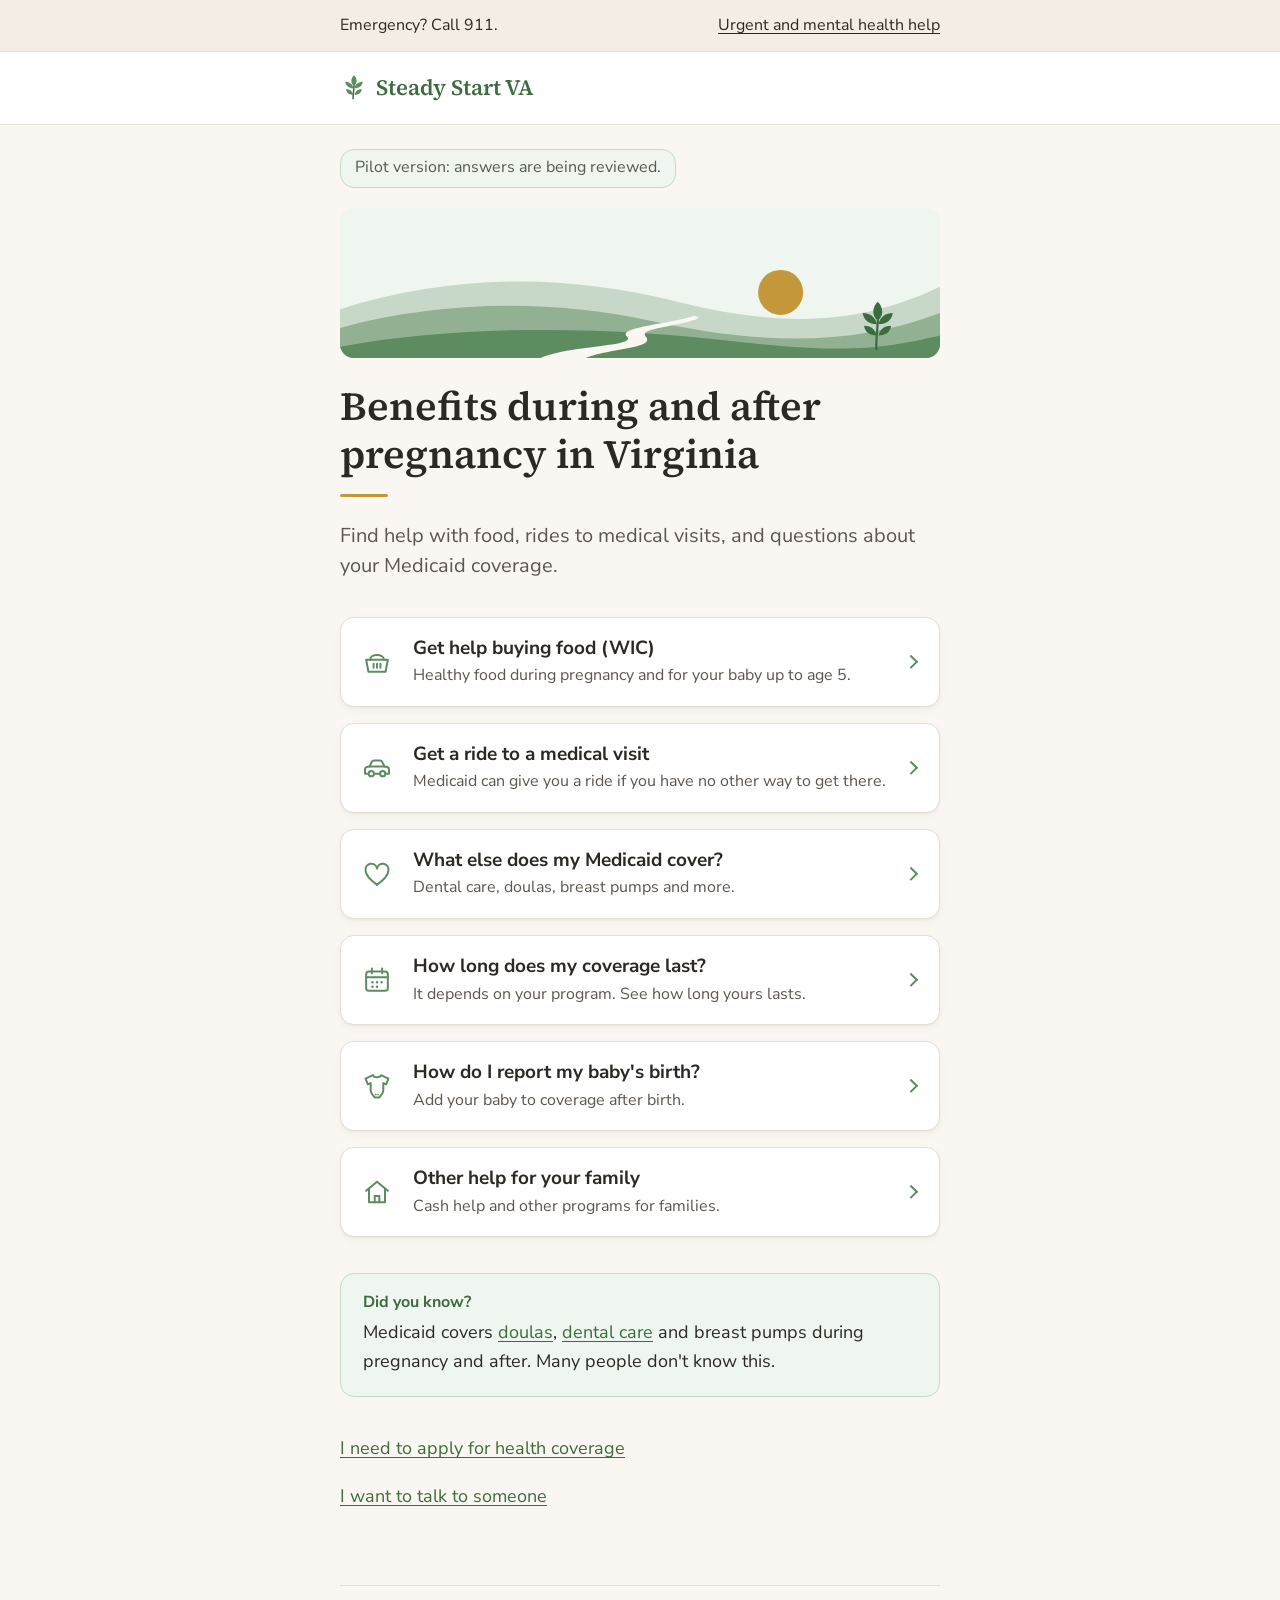
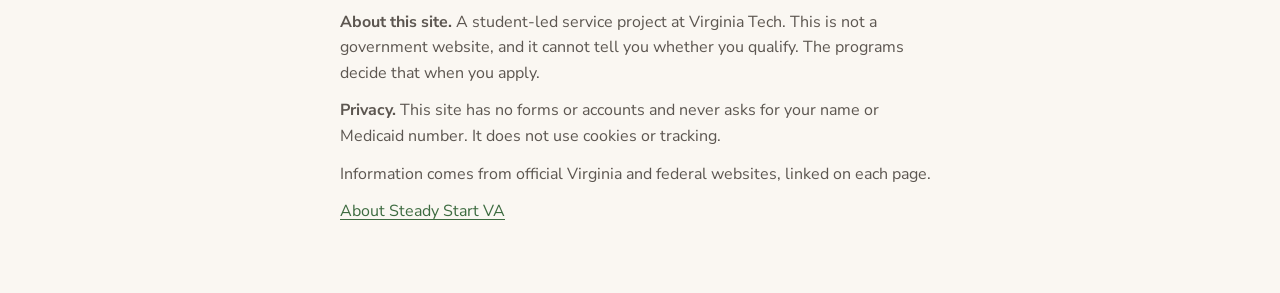
==== index.html @ 8b9659de "First version of the Steady Start VA site Static HTML and CSS site for pregnant and new parents in V" ====
<!doctype html>
<html lang="en">
<head>
<meta charset="utf-8">
<meta name="viewport" content="width=device-width, initial-scale=1, viewport-fit=cover">
<title>Steady Start VA: Benefits during and after pregnancy in Virginia</title>
<meta name="description" content="Plain-language help for pregnant and new parents in Virginia who have Medicaid or FAMIS: food help, rides to medical visits, what Medicaid covers, how long coverage lasts, and who to call.">
<meta name="color-scheme" content="only light">
<link rel="icon" type="image/png" href="favicon.png">
<link rel="icon" type="image/svg+xml" href="favicon.svg">
<link rel="apple-touch-icon" href="favicon.png">
<meta property="og:type" content="website">
<meta property="og:site_name" content="Steady Start VA">
<meta property="og:title" content="Steady Start VA: Benefits during and after pregnancy in Virginia">
<meta property="og:description" content="Plain-language help for pregnant and new parents in Virginia who have Medicaid or FAMIS: food help, rides to medical visits, what Medicaid covers, how long coverage lasts, and who to call.">
<meta property="og:image" content="og-image.png">
<meta property="og:image:width" content="1200">
<meta property="og:image:height" content="630">
<meta property="og:image:alt" content="Steady Start VA: Benefits during and after pregnancy in Virginia">
<meta name="twitter:card" content="summary_large_image">
<meta name="twitter:title" content="Steady Start VA: Benefits during and after pregnancy in Virginia">
<meta name="twitter:description" content="Plain-language help for pregnant and new parents in Virginia who have Medicaid or FAMIS: food help, rides to medical visits, what Medicaid covers, how long coverage lasts, and who to call.">
<meta name="twitter:image" content="og-image.png">
<link rel="stylesheet" href="styles.css">
</head>
<body>
<a class="skip" href="#main">Skip to main content</a>

<aside class="urgent" aria-label="Urgent help">
  <div class="wrap">
    <p>Emergency? Call 911.</p>
    <p><a href="urgent.html">Urgent and mental health help</a></p>
  </div>
</aside>

<header class="site-head">
  <div class="wrap">
    <p class="site-name"><a href="index.html" aria-current="page"><svg class="logo" viewBox="0 0 32 32" aria-hidden="true" focusable="false"><path d="M15 29.5C15 21 17 13 16 5" fill="none" stroke="#3D6B40" stroke-width="1.7" stroke-linecap="round"/><path d="M16 2.5c4 4 4 9.5 0 12.5-4-3-4-8.5 0-12.5z" fill="#5E8C61"/><path d="M15.5 17.5c-5.5 0-9-3-9.5-7.5 4.5 0 8.5 2.5 9.5 7.5zM16.5 17.5c5.5 0 9-3 9.5-7.5-4.5 0-8.5 2.5-9.5 7.5zM15.2 25c-4.8 0-7.8-2.5-8.300-6.5 4 0 7.5 2 8.300 6.5zM16.6 25c4.8 0 7.8-2.5 8.300-6.5-4 0-7.5 2-8.300 6.5z" fill="#5E8C61"/></svg>Steady Start VA</a></p>
  </div>
</header>

<div class="wrap">
  <p class="pilot">Pilot version: answers are being reviewed.</p>

  <main id="main">
    <svg class="hero" viewBox="0 0 640 160" aria-hidden="true" focusable="false">
    <rect width="640" height="160" fill="#EFF5EF"/>
    <circle cx="470" cy="90" r="24" fill="#C4973B"/>
    <path d="M0 108C120 70 240 70 360 100S560 122 640 84V160H0Z" fill="#5E8C61" fill-opacity=".28"/>
    <path d="M0 128C100 100 220 96 330 120S540 150 640 112V160H0Z" fill="#5E8C61" fill-opacity=".5"/>
    <path d="M0 148C140 122 300 128 420 142S580 150 640 136V160H0Z" fill="#5E8C61"/>
    <path d="M214 160C246 146 318 148 306 137C296 127 352 124 378 115L383 117C364 127 318 127 326 137C338 150 284 150 262 160Z" fill="#FAF7F2"/>
    <g transform="translate(548 96) scale(1.6)"><path d="M15 34C15 22 17 13 16 5" fill="none" stroke="#3D6B40" stroke-width="1.5" stroke-linecap="round"/><path d="M16 2.5c4 4 4 9.5 0 12.5-4-3-4-8.5 0-12.5zM15.5 17.5c-5.5 0-9-3-9.5-7.5 4.5 0 8.5 2.5 9.5 7.5zM16.5 17.5c5.5 0 9-3 9.5-7.5-4.5 0-8.5 2.5-9.5 7.5zM15.2 25c-4.8 0-7.8-2.5-8.300-6.5 4 0 7.5 2 8.300 6.5zM16.6 25c4.8 0 7.8-2.5 8.300-6.5-4 0-7.5 2-8.300 6.5z" fill="#3D6B40"/></g>
    </svg>
    <h1>Benefits during and after pregnancy in Virginia</h1>
    <p class="lede">Find help with food, rides to medical visits, and questions about your Medicaid coverage.</p>

    <nav aria-label="Topics">
      <ul class="topics">
        <li><a href="food.html"><svg class="icon" viewBox="0 0 28 28" fill="none" stroke="#5E8C61" stroke-width="1.75" stroke-linecap="round" stroke-linejoin="round" aria-hidden="true" focusable="false"><path d="M8 12C8 6.5 20 6.5 20 12"/><path d="M4.5 12h19l-2 10.500h-15z"/><path d="M11 15.500v3.500M14 15.500v3.500M17 15.500v3.5"/></svg><span class="text"><span class="title">Get help buying food (WIC)</span> <span class="line">Healthy food during pregnancy and for your baby up to age 5.</span></span></a></li>
        <li><a href="rides.html"><svg class="icon" viewBox="0 0 28 28" fill="none" stroke="#5E8C61" stroke-width="1.75" stroke-linecap="round" stroke-linejoin="round" aria-hidden="true" focusable="false"><path d="M3.5 19v-3.800a2 2 0 0 1 1.6-2l2.3-.5 2.1-4.100a2 2 0 0 1 1.8-1.100h5.400a2 2 0 0 1 1.8 1.100l2.1 4.1 2.3.500a2 2 0 0 1 1.6 2V19z"/><path d="M7.4 12.700h13.2"/><circle cx="9" cy="19" r="2.3" fill="#FFFFFF"/><circle cx="19" cy="19" r="2.3" fill="#FFFFFF"/></svg><span class="text"><span class="title">Get a ride to a medical visit</span> <span class="line">Medicaid can give you a ride if you have no other way to get there.</span></span></a></li>
        <li><a href="coverage.html"><svg class="icon" viewBox="0 0 28 28" fill="none" stroke="#5E8C61" stroke-width="1.75" stroke-linecap="round" stroke-linejoin="round" aria-hidden="true" focusable="false"><path d="M14 23.500C7 18.5 4 14.8 4 10.800a5 5 0 0 1 10-1.6 5 5 0 0 1 10 1.600c0 4-3 7.7-10 12.700z"/></svg><span class="text"><span class="title">What else does my Medicaid cover?</span> <span class="line">Dental care, doulas, breast pumps and more.</span></span></a></li>
        <li><a href="how-long.html"><svg class="icon" viewBox="0 0 28 28" fill="none" stroke="#5E8C61" stroke-width="1.75" stroke-linecap="round" stroke-linejoin="round" aria-hidden="true" focusable="false"><rect x="4.5" y="6.5" width="19" height="17" rx="2.5"/><path d="M4.5 11.500h19M9.5 4v4M18.5 4v4"/><path d="M10 16h.01M14 16h.01M18 16h.01M10 20h.01M14 20h.01" stroke-width="2.2"/></svg><span class="text"><span class="title">How long does my coverage last?</span> <span class="line">It depends on your program. See how long yours lasts.</span></span></a></li>
        <li><a href="baby.html"><svg class="icon" viewBox="0 0 28 28" fill="none" stroke="#5E8C61" stroke-width="1.75" stroke-linecap="round" stroke-linejoin="round" aria-hidden="true" focusable="false"><path d="M10.5 4.500c.5 2.6 6.5 2.6 7 0L24 7.500l-2 5-2.5-1V18c0 3-2.5 4.5-3.5 6h-4c-1-1.5-3.5-3-3.5-6v-6.500l-2.5 1-2-5z"/><path d="M13 21.500h.01M15 21.500h.01" stroke-width="1.5"/></svg><span class="text"><span class="title">How do I report my baby's birth?</span> <span class="line">Add your baby to coverage after birth.</span></span></a></li>
        <li><a href="family.html"><svg class="icon" viewBox="0 0 28 28" fill="none" stroke="#5E8C61" stroke-width="1.75" stroke-linecap="round" stroke-linejoin="round" aria-hidden="true" focusable="false"><path d="M4.5 13L14 5l9.5 8"/><path d="M7 11.500V23h14V11.5"/><path d="M12 23v-5.500h4V23"/></svg><span class="text"><span class="title">Other help for your family</span> <span class="line">Cash help and other programs for families.</span></span></a></li>
      </ul>
    </nav>

    <div class="tip">
      <h2>Did you know?</h2>
      <p>Medicaid covers <a href="coverage.html#doula">doulas</a>, <a href="coverage.html#dental">dental care</a> and breast pumps during pregnancy and after. Many people don't know this.</p>
    </div>

    <nav aria-label="More help">
      <ul class="small-links">
        <li><a href="apply.html">I need to apply for health coverage</a></li>
        <li><a href="talk.html">I want to talk to someone</a></li>
      </ul>
    </nav>
  </main>

  <footer>
    <p><strong>About this site.</strong> A student-led service project at Virginia Tech. This is not a government website, and it cannot tell you whether you qualify. The programs decide that when you apply.</p>
    <p><strong>Privacy.</strong> This site has no forms or accounts and never asks for your name or Medicaid number. It does not use cookies or tracking.</p>
    <p>Information comes from official Virginia and federal websites, linked on each page.</p>
    <p><a href="about.html">About Steady Start VA</a></p>
  </footer>
</div>
</body>
</html>
---- styles.css ----
/* Steady Start VA: one shared stylesheet. Plain CSS, no scripts. Always light. */

/* Fonts are served from the fonts folder. Nothing is loaded from other sites. */
@font-face {
  font-family: "Source Serif 4";
  src: url("fonts/source-serif-4-600.woff2") format("woff2");
  font-weight: 600;
  font-style: normal;
  font-display: swap;
}
@font-face {
  font-family: "Nunito Sans";
  src: url("fonts/nunito-sans-400.woff2") format("woff2");
  font-weight: 400;
  font-style: normal;
  font-display: swap;
}
@font-face {
  font-family: "Nunito Sans";
  src: url("fonts/nunito-sans-700.woff2") format("woff2");
  font-weight: 700;
  font-style: normal;
  font-display: swap;
}

/* Colors */
:root {
  color-scheme: only light;   /* never switch to dark */
  --bg: #FAF7F2;              /* warm cream */
  --card: #FFFFFF;
  --card-edge: #E5DFD7;
  --sage: #5E8C61;            /* main accent */
  --sage-dark: #3D6B40;       /* links, hover, heading accents */
  --sage-pale: #EFF5EF;       /* highlight boxes */
  --sage-pale-edge: #C5D9C6;
  --gold: #C4973B;            /* used sparingly */
  --fg: #2C2925;
  --fg-2: #5C5650;            /* secondary text */
  --fg-3: #8A837B;            /* small print: too faint for small text on cream, so not used for words */
  --urgent-bg: #F3EDE4;
  --shadow: 0 1px 2px rgba(44, 41, 37, 0.05), 0 3px 10px rgba(44, 41, 37, 0.04);
  --radius: 14px;
}

/* Base */
*, *::before, *::after { box-sizing: border-box; }
html { font-size: 100%; -webkit-text-size-adjust: 100%; text-size-adjust: 100%; background: var(--bg); }
body {
  margin: 0;
  background: var(--bg);
  color: var(--fg);
  font-family: "Nunito Sans", system-ui, -apple-system, "Segoe UI", Roboto, Arial, sans-serif;
  font-size: 1.125rem;        /* 18px */
  line-height: 1.6;
  text-align: left;
  overflow-wrap: break-word;
}
.wrap {
  max-width: 40rem;           /* 640px */
  margin: 0 auto;
  padding-left: max(1.25rem, env(safe-area-inset-left, 0px));
  padding-right: max(1.25rem, env(safe-area-inset-right, 0px));
}

a { color: var(--sage-dark); text-underline-offset: 0.18em; text-decoration-thickness: 0.08em; }
a:hover { text-decoration-thickness: 0.14em; }
a:focus-visible {
  outline: 3px solid var(--sage-dark);
  outline-offset: 3px;
  border-radius: 4px;
}

.skip {
  position: absolute;
  left: -999rem;
  top: 0;
  background: var(--card);
  color: var(--fg);
  padding: 0.75rem 1rem;
}
.skip:focus { left: 0; z-index: 1; }

/* Urgent help strip */
.urgent { background: var(--urgent-bg); color: var(--fg); font-size: 1rem; border-bottom: 1px solid var(--card-edge); }
.urgent .wrap {
  display: flex;
  flex-wrap: wrap;
  gap: 0.25rem 1.5rem;
  justify-content: space-between;
  align-items: center;
  padding-top: 0.4rem;
  padding-bottom: 0.4rem;
}
.urgent p { margin: 0; }
.urgent a { color: var(--fg); display: inline-block; padding: 0.4rem 0; }

/* Header */
.site-head { background: var(--card); border-bottom: 1px solid var(--card-edge); }
.site-head .wrap { padding-top: 0.75rem; padding-bottom: 0.75rem; }
.site-name { margin: 0; font-family: "Source Serif 4", Georgia, "Times New Roman", serif; font-weight: 600; font-size: 1.375rem; line-height: 1.3; }
.site-name a { color: var(--sage-dark); text-decoration: none; display: inline-flex; align-items: center; gap: 0.5rem; padding: 0.3rem 0; }
.logo { flex: none; width: 1.75rem; height: 1.75rem; }
.site-name a:hover { text-decoration: underline; }

/* Pilot note */
.pilot {
  display: inline-block;
  margin: 1.5rem 0 0;
  padding: 0.35rem 0.875rem;
  background: var(--sage-pale);
  border: 1px solid var(--sage-pale-edge);
  border-radius: var(--radius);
  color: var(--fg-2);
  font-size: 1rem;
}

/* Headings and text */
main { padding-bottom: 1.5rem; }
h1, h2 { font-family: "Source Serif 4", Georgia, "Times New Roman", serif; font-weight: 600; }
h1 { font-size: 2rem; line-height: 1.2; margin: 2rem 0 1.5rem; }
h1::after {                   /* small gold accent line */
  content: "";
  display: block;
  width: 3rem;
  height: 3px;
  margin-top: 1rem;
  border-radius: 2px;
  background: var(--gold);
}
h2 { font-size: 1.375rem; line-height: 1.3; margin: 3rem 0 0.6rem; color: var(--sage-dark); }
p { margin: 0 0 1.125rem; }
ul { margin: 0 0 1.125rem; padding-left: 1.4rem; }
li { margin: 0.4rem 0; }
li::marker { color: var(--sage); }
.lede { font-size: 1.25rem; line-height: 1.5; color: var(--fg-2); margin-bottom: 2.25rem; }

/* Home: hills illustration above the heading */
.hero { display: block; width: 100%; height: auto; margin-top: 1.25rem; border-radius: var(--radius); }
.hero + h1 { margin-top: 1.5rem; }

/* Home: topic cards */
.topics { list-style: none; margin: 0 0 2.25rem; padding: 0; }
.topics li { margin: 0 0 1rem; }
.topics a {
  display: flex;
  align-items: center;
  justify-content: space-between;
  gap: 1.25rem;
  padding: 1.125rem 1.25rem;
  background: var(--card);
  border: 1px solid var(--card-edge);
  border-radius: var(--radius);
  box-shadow: var(--shadow);
  color: var(--fg);
  text-decoration: none;
}
.topics .title { display: block; font-weight: 700; font-size: 1.1875rem; line-height: 1.35; }
.topics .line { display: block; color: var(--fg-2); font-size: 1rem; line-height: 1.45; margin-top: 0.2rem; }
.topics a::after {            /* small sage arrow, drawn with borders so screen readers skip it */
  content: "";
  flex: none;
  width: 0.6rem;
  height: 0.6rem;
  margin-right: 0.2rem;
  border-right: 2.5px solid var(--sage);
  border-bottom: 2.5px solid var(--sage);
  transform: rotate(-45deg);
}
.topics .icon { flex: none; width: 2rem; height: 2rem; }
.topics .text { flex: 1; min-width: 0; }
.topics a:hover { border-color: var(--sage); box-shadow: 0 2px 4px rgba(44, 41, 37, 0.06), 0 6px 18px rgba(44, 41, 37, 0.08); }
.topics a:hover .title { color: var(--sage-dark); }
.topics a:focus-visible { border-radius: var(--radius); }
.small-links { list-style: none; margin: 0; padding: 0; }
.small-links li { margin: 0; }
.small-links a { display: inline-block; padding: 0.6rem 0; }

/* Answer pages */
.back { display: inline-block; margin-top: 1.25rem; padding: 0.5rem 0; font-weight: 700; }
.back + h1 { margin-top: 0.75rem; }

/* Phone number card */
.call {
  background: var(--card);
  border: 1px solid var(--card-edge);
  border-radius: var(--radius);
  box-shadow: var(--shadow);
  padding: 1.25rem 1.375rem 1.375rem;
  margin: 1.75rem 0;
}
.call .who { font-weight: 700; margin: 0 0 0.5rem; }
.call .note { color: var(--fg-2); margin: 0.75rem 0 0; }
.call .who + .note { margin-top: 0; }

/* Large, tappable phone number */
.phone {
  display: block;
  padding: 0.35rem 0;
  color: var(--sage);
  font-size: 2rem;
  font-weight: 700;
  line-height: 1.2;
  font-variant-numeric: tabular-nums;
  text-decoration: none;
  overflow-wrap: anywhere;
}
.phone span { display: block; color: var(--fg-2); font-size: 1rem; font-weight: 400; line-height: 1.4; }
.phone:hover { color: var(--sage-dark); text-decoration: underline; text-decoration-thickness: 2px; }

/* Main link on a page that has no phone number */
.action {
  display: block;
  background: var(--sage-dark);
  color: #FFFFFF;
  border-radius: 10px;
  padding: 0.875rem 1.125rem;
  font-size: 1.1875rem;
  font-weight: 700;
  line-height: 1.3;
  text-decoration: none;
}
.action:hover { background: #335A36; text-decoration: underline; }
.action.inline { display: inline-block; }
.phone:focus-visible, .action:focus-visible { outline-offset: 4px; border-radius: 10px; }

/* "What to say" box */
.say, .tip {
  background: var(--sage-pale);
  border: 1px solid var(--sage-pale-edge);
  border-radius: var(--radius);
  padding: 1.125rem 1.375rem 1.25rem;
  margin: 1.75rem 0;
}
.say h2, .tip h2, .tip h3 { font-family: inherit; font-weight: 700; font-size: 1rem; margin: 0 0 0.35rem; color: var(--sage-dark); }
.say p { margin: 0; font-size: 1.1875rem; }

/* "Good to know" and "Did you know?" boxes */
.tip p:last-child, .tip ul { margin-bottom: 0; }
.tip li { margin: 0.6rem 0; }
.tip .src { margin-top: 1.125rem; padding-top: 0.875rem; border-top-color: var(--sage-pale-edge); }

/* Benefit cards: what it is, how to get it, good to know, source */
.card {
  background: var(--card);
  border: 1px solid var(--card-edge);
  border-radius: var(--radius);
  box-shadow: var(--shadow);
  padding: 1.375rem 1.375rem 1.25rem;
  margin: 1.75rem 0;
  scroll-margin-top: 1rem;
}
.card > h2 { margin: 0 0 0.6rem; }
.card > h3 { font-size: 1rem; font-weight: 700; margin: 1.25rem 0 0.25rem; }
.card > p { margin-bottom: 0.75rem; }
.card .phone { margin-bottom: 0.5rem; }
.card .tip { margin: 1.25rem 0 0; padding: 1rem 1.125rem; }
.card .src { margin-top: 1.25rem; padding-top: 0.875rem; }
.card .src p:last-child { margin-bottom: 0; }

/* Coverage table */
.table-wrap {
  overflow-x: auto;
  margin: 0 0 1.125rem;
  background: var(--card);
  border: 1px solid var(--card-edge);
  border-radius: var(--radius);
  box-shadow: var(--shadow);
  padding: 0.25rem 1.375rem;
}
table { border-collapse: collapse; width: 100%; }
th, td { text-align: left; vertical-align: top; padding: 0.875rem 0.75rem 0.875rem 0; border-bottom: 1px solid var(--card-edge); }
th:last-child, td:last-child { padding-right: 0; }
tbody tr:last-child th, tbody tr:last-child td { border-bottom: 0; }
thead th { font-size: 1rem; color: var(--fg-2); }
tbody th { font-weight: 400; }
tbody td { font-weight: 700; }

/* About page: a spot still to be filled in */
.placeholder { border: 1px dashed var(--sage-pale-edge); border-radius: 10px; padding: 0.75rem 1rem; color: var(--fg-2); }

/* Source and last checked */
.src { margin-top: 3rem; padding-top: 1.125rem; border-top: 1px solid var(--card-edge); color: var(--fg-2); font-size: 1rem; }
.src p { margin: 0 0 0.4rem; }
.src a { display: inline-block; padding: 0.2rem 0; }

/* Footer */
footer { margin-top: 2.5rem; padding: 1.5rem 0 3.5rem; border-top: 1px solid var(--card-edge); color: var(--fg-2); font-size: 1rem; }
footer p { margin: 0 0 0.75rem; }

@media (min-width: 40rem) {
  h1 { font-size: 2.5rem; }
  .site-head .wrap { padding-top: 1rem; padding-bottom: 1rem; }
}
@media print {
  .urgent, .skip, .back { display: none; }
  body { background: #fff; color: #000; }
}
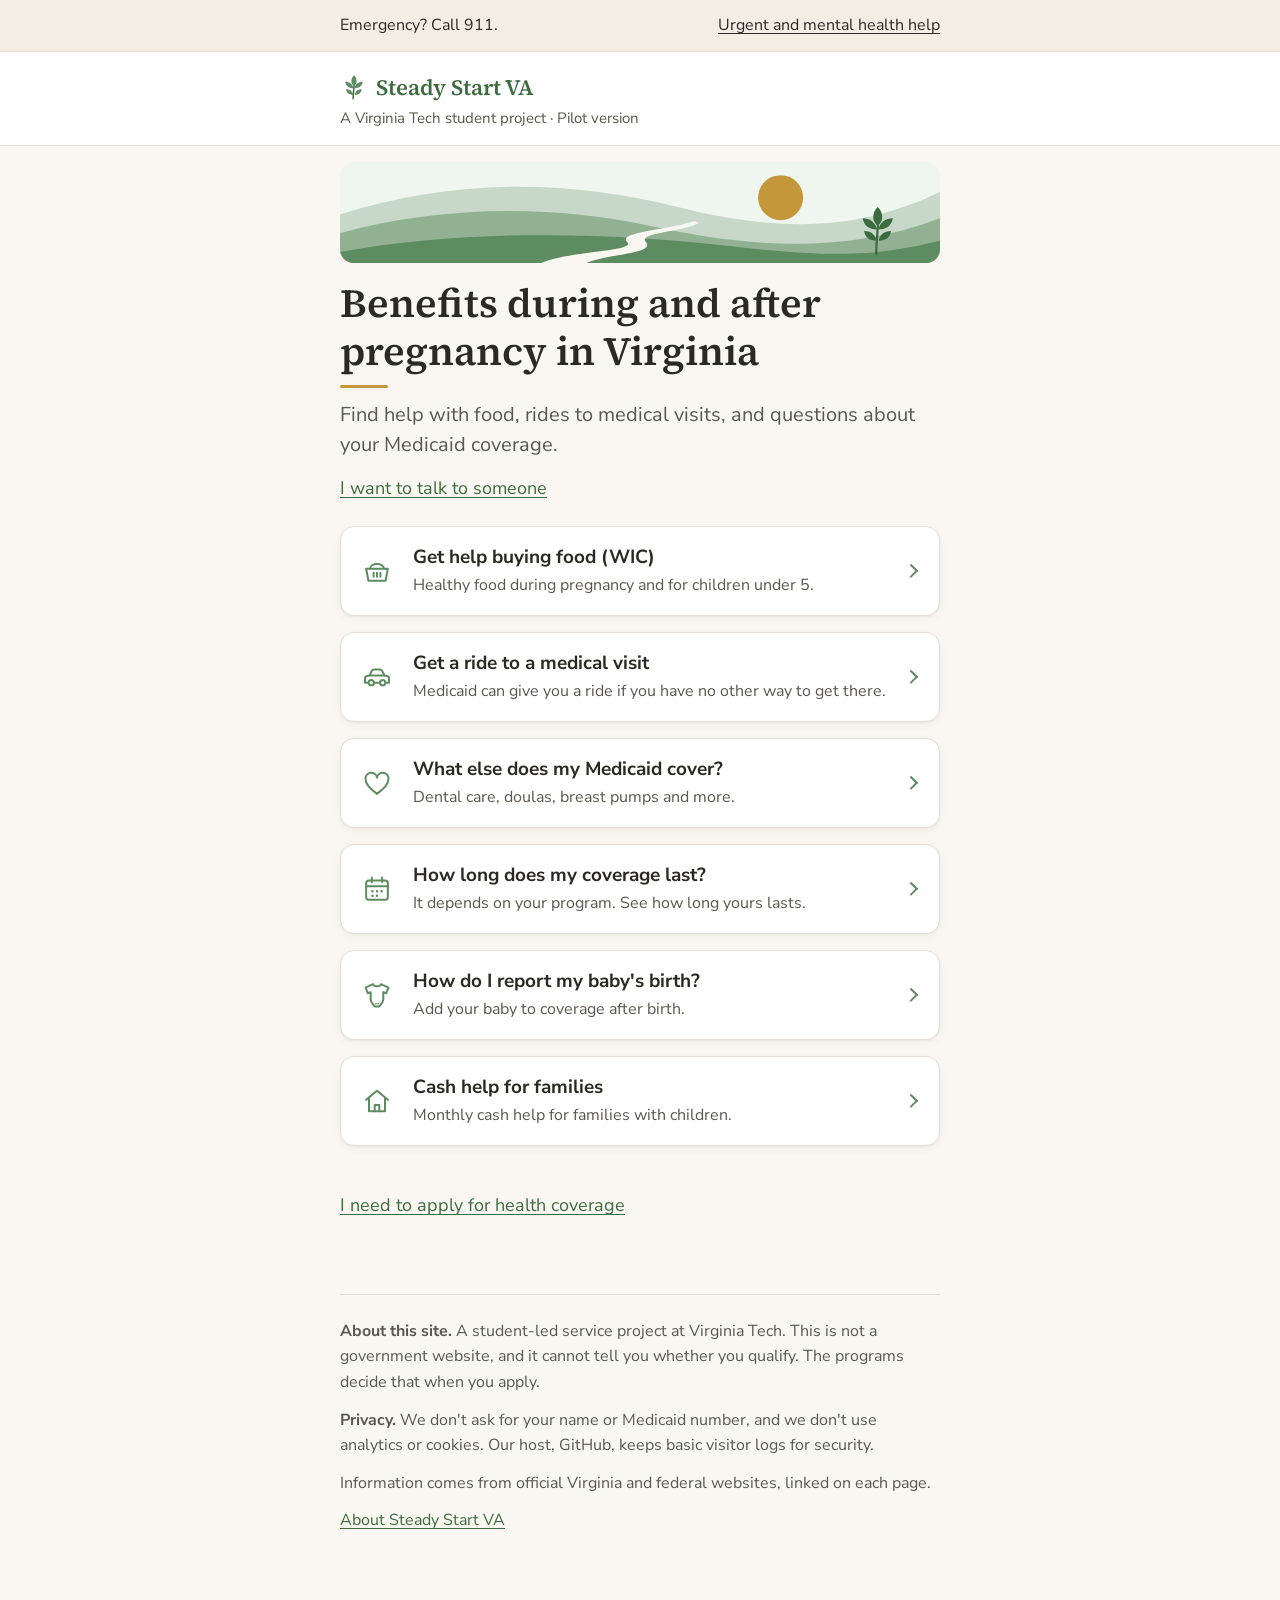
==== commit 4e142f30: "Review fixes: clearer actions, small-screen layout, accessible phone links Home: smaller illustratio" ====
--- a/index.html
+++ b/index.html
@@ -13,14 +13,14 @@
 <meta property="og:site_name" content="Steady Start VA">
 <meta property="og:title" content="Steady Start VA: Benefits during and after pregnancy in Virginia">
 <meta property="og:description" content="Plain-language help for pregnant and new parents in Virginia who have Medicaid or FAMIS: food help, rides to medical visits, what Medicaid covers, how long coverage lasts, and who to call.">
-<meta property="og:image" content="og-image.png">
+<meta property="og:image" content="https://jav97970.github.io/steady-start-va/og-image.png">
 <meta property="og:image:width" content="1200">
 <meta property="og:image:height" content="630">
 <meta property="og:image:alt" content="Steady Start VA: Benefits during and after pregnancy in Virginia">
 <meta name="twitter:card" content="summary_large_image">
 <meta name="twitter:title" content="Steady Start VA: Benefits during and after pregnancy in Virginia">
 <meta name="twitter:description" content="Plain-language help for pregnant and new parents in Virginia who have Medicaid or FAMIS: food help, rides to medical visits, what Medicaid covers, how long coverage lasts, and who to call.">
-<meta name="twitter:image" content="og-image.png">
+<meta name="twitter:image" content="https://jav97970.github.io/steady-start-va/og-image.png">
 <link rel="stylesheet" href="styles.css">
 </head>
 <body>
@@ -36,15 +36,14 @@
 <header class="site-head">
   <div class="wrap">
     <p class="site-name"><a href="index.html" aria-current="page"><svg class="logo" viewBox="0 0 32 32" aria-hidden="true" focusable="false"><path d="M15 29.5C15 21 17 13 16 5" fill="none" stroke="#3D6B40" stroke-width="1.7" stroke-linecap="round"/><path d="M16 2.5c4 4 4 9.5 0 12.5-4-3-4-8.5 0-12.5z" fill="#5E8C61"/><path d="M15.5 17.5c-5.5 0-9-3-9.5-7.5 4.5 0 8.5 2.5 9.5 7.5zM16.5 17.5c5.5 0 9-3 9.5-7.5-4.5 0-8.5 2.5-9.5 7.5zM15.2 25c-4.8 0-7.8-2.5-8.300-6.5 4 0 7.5 2 8.300 6.5zM16.6 25c4.8 0 7.8-2.5 8.300-6.5-4 0-7.5 2-8.300 6.5z" fill="#5E8C61"/></svg>Steady Start VA</a></p>
+    <p class="tagline">A Virginia Tech student project · Pilot version</p>
   </div>
 </header>
 
 <div class="wrap">
-  <p class="pilot">Pilot version: answers are being reviewed.</p>
-
   <main id="main">
-    <svg class="hero" viewBox="0 0 640 160" aria-hidden="true" focusable="false">
-    <rect width="640" height="160" fill="#EFF5EF"/>
+    <svg class="hero" viewBox="0 52 640 108" aria-hidden="true" focusable="false">
+    <rect y="52" width="640" height="108" fill="#EFF5EF"/>
     <circle cx="470" cy="90" r="24" fill="#C4973B"/>
     <path d="M0 108C120 70 240 70 360 100S560 122 640 84V160H0Z" fill="#5E8C61" fill-opacity=".28"/>
     <path d="M0 128C100 100 220 96 330 120S540 150 640 112V160H0Z" fill="#5E8C61" fill-opacity=".5"/>
@@ -54,34 +53,29 @@
     </svg>
     <h1>Benefits during and after pregnancy in Virginia</h1>
     <p class="lede">Find help with food, rides to medical visits, and questions about your Medicaid coverage.</p>
+    <p class="talk-link"><a href="talk.html">I want to talk to someone</a></p>
 
     <nav aria-label="Topics">
       <ul class="topics">
-        <li><a href="food.html"><svg class="icon" viewBox="0 0 28 28" fill="none" stroke="#5E8C61" stroke-width="1.75" stroke-linecap="round" stroke-linejoin="round" aria-hidden="true" focusable="false"><path d="M8 12C8 6.5 20 6.5 20 12"/><path d="M4.5 12h19l-2 10.500h-15z"/><path d="M11 15.500v3.500M14 15.500v3.500M17 15.500v3.5"/></svg><span class="text"><span class="title">Get help buying food (WIC)</span> <span class="line">Healthy food during pregnancy and for your baby up to age 5.</span></span></a></li>
+        <li><a href="food.html"><svg class="icon" viewBox="0 0 28 28" fill="none" stroke="#5E8C61" stroke-width="1.75" stroke-linecap="round" stroke-linejoin="round" aria-hidden="true" focusable="false"><path d="M8 12C8 6.5 20 6.5 20 12"/><path d="M4.5 12h19l-2 10.500h-15z"/><path d="M11 15.500v3.500M14 15.500v3.500M17 15.500v3.5"/></svg><span class="text"><span class="title">Get help buying food (WIC)</span> <span class="line">Healthy food during pregnancy and for children under 5.</span></span></a></li>
         <li><a href="rides.html"><svg class="icon" viewBox="0 0 28 28" fill="none" stroke="#5E8C61" stroke-width="1.75" stroke-linecap="round" stroke-linejoin="round" aria-hidden="true" focusable="false"><path d="M3.5 19v-3.800a2 2 0 0 1 1.6-2l2.3-.5 2.1-4.100a2 2 0 0 1 1.8-1.100h5.400a2 2 0 0 1 1.8 1.100l2.1 4.1 2.3.500a2 2 0 0 1 1.6 2V19z"/><path d="M7.4 12.700h13.2"/><circle cx="9" cy="19" r="2.3" fill="#FFFFFF"/><circle cx="19" cy="19" r="2.3" fill="#FFFFFF"/></svg><span class="text"><span class="title">Get a ride to a medical visit</span> <span class="line">Medicaid can give you a ride if you have no other way to get there.</span></span></a></li>
         <li><a href="coverage.html"><svg class="icon" viewBox="0 0 28 28" fill="none" stroke="#5E8C61" stroke-width="1.75" stroke-linecap="round" stroke-linejoin="round" aria-hidden="true" focusable="false"><path d="M14 23.500C7 18.5 4 14.8 4 10.800a5 5 0 0 1 10-1.6 5 5 0 0 1 10 1.600c0 4-3 7.7-10 12.700z"/></svg><span class="text"><span class="title">What else does my Medicaid cover?</span> <span class="line">Dental care, doulas, breast pumps and more.</span></span></a></li>
         <li><a href="how-long.html"><svg class="icon" viewBox="0 0 28 28" fill="none" stroke="#5E8C61" stroke-width="1.75" stroke-linecap="round" stroke-linejoin="round" aria-hidden="true" focusable="false"><rect x="4.5" y="6.5" width="19" height="17" rx="2.5"/><path d="M4.5 11.500h19M9.5 4v4M18.5 4v4"/><path d="M10 16h.01M14 16h.01M18 16h.01M10 20h.01M14 20h.01" stroke-width="2.2"/></svg><span class="text"><span class="title">How long does my coverage last?</span> <span class="line">It depends on your program. See how long yours lasts.</span></span></a></li>
         <li><a href="baby.html"><svg class="icon" viewBox="0 0 28 28" fill="none" stroke="#5E8C61" stroke-width="1.75" stroke-linecap="round" stroke-linejoin="round" aria-hidden="true" focusable="false"><path d="M10.5 4.500c.5 2.6 6.5 2.6 7 0L24 7.500l-2 5-2.5-1V18c0 3-2.5 4.5-3.5 6h-4c-1-1.5-3.5-3-3.5-6v-6.500l-2.5 1-2-5z"/><path d="M13 21.500h.01M15 21.500h.01" stroke-width="1.5"/></svg><span class="text"><span class="title">How do I report my baby's birth?</span> <span class="line">Add your baby to coverage after birth.</span></span></a></li>
-        <li><a href="family.html"><svg class="icon" viewBox="0 0 28 28" fill="none" stroke="#5E8C61" stroke-width="1.75" stroke-linecap="round" stroke-linejoin="round" aria-hidden="true" focusable="false"><path d="M4.5 13L14 5l9.5 8"/><path d="M7 11.500V23h14V11.5"/><path d="M12 23v-5.500h4V23"/></svg><span class="text"><span class="title">Other help for your family</span> <span class="line">Cash help and other programs for families.</span></span></a></li>
+        <li><a href="family.html"><svg class="icon" viewBox="0 0 28 28" fill="none" stroke="#5E8C61" stroke-width="1.75" stroke-linecap="round" stroke-linejoin="round" aria-hidden="true" focusable="false"><path d="M4.5 13L14 5l9.5 8"/><path d="M7 11.500V23h14V11.5"/><path d="M12 23v-5.500h4V23"/></svg><span class="text"><span class="title">Cash help for families</span> <span class="line">Monthly cash help for families with children.</span></span></a></li>
       </ul>
     </nav>
-
-    <div class="tip">
-      <h2>Did you know?</h2>
-      <p>Medicaid covers <a href="coverage.html#doula">doulas</a>, <a href="coverage.html#dental">dental care</a> and breast pumps during pregnancy and after. Many people don't know this.</p>
-    </div>
 
     <nav aria-label="More help">
       <ul class="small-links">
         <li><a href="apply.html">I need to apply for health coverage</a></li>
-        <li><a href="talk.html">I want to talk to someone</a></li>
       </ul>
     </nav>
   </main>
 
   <footer>
     <p><strong>About this site.</strong> A student-led service project at Virginia Tech. This is not a government website, and it cannot tell you whether you qualify. The programs decide that when you apply.</p>
-    <p><strong>Privacy.</strong> This site has no forms or accounts and never asks for your name or Medicaid number. It does not use cookies or tracking.</p>
+    <p><strong>Privacy.</strong> We don't ask for your name or Medicaid number, and we don't use analytics or cookies. Our host, GitHub, keeps basic visitor logs for security.</p>
     <p>Information comes from official Virginia and federal websites, linked on each page.</p>
     <p><a href="about.html">About Steady Start VA</a></p>
   </footer>
--- a/styles.css
+++ b/styles.css
@@ -80,6 +80,9 @@
 }
 .skip:focus { left: 0; z-index: 1; }
 
+/* Text for screen readers only, such as "(opens in a new tab)" */
+.visually-hidden { position: absolute; width: 1px; height: 1px; margin: -1px; padding: 0; overflow: hidden; clip-path: inset(50%); white-space: nowrap; border: 0; }
+
 /* Urgent help strip */
 .urgent { background: var(--urgent-bg); color: var(--fg); font-size: 1rem; border-bottom: 1px solid var(--card-edge); }
 .urgent .wrap {
@@ -101,18 +104,7 @@
 .site-name a { color: var(--sage-dark); text-decoration: none; display: inline-flex; align-items: center; gap: 0.5rem; padding: 0.3rem 0; }
 .logo { flex: none; width: 1.75rem; height: 1.75rem; }
 .site-name a:hover { text-decoration: underline; }
-
-/* Pilot note */
-.pilot {
-  display: inline-block;
-  margin: 1.5rem 0 0;
-  padding: 0.35rem 0.875rem;
-  background: var(--sage-pale);
-  border: 1px solid var(--sage-pale-edge);
-  border-radius: var(--radius);
-  color: var(--fg-2);
-  font-size: 1rem;
-}
+.tagline { margin: 0; color: var(--fg-2); font-size: 0.9375rem; line-height: 1.4; }
 
 /* Headings and text */
 main { padding-bottom: 1.5rem; }
@@ -135,8 +127,12 @@
 .lede { font-size: 1.25rem; line-height: 1.5; color: var(--fg-2); margin-bottom: 2.25rem; }
 
 /* Home: hills illustration above the heading */
-.hero { display: block; width: 100%; height: auto; margin-top: 1.25rem; border-radius: var(--radius); }
-.hero + h1 { margin-top: 1.5rem; }
+.hero { display: block; width: 100%; height: auto; margin-top: 1rem; border-radius: var(--radius); }
+.hero + h1 { margin: 1rem 0 0.75rem; }
+.hero + h1::after { margin-top: 0.625rem; }
+.hero ~ .lede { margin-bottom: 0.5rem; }
+.talk-link { margin: 0 0 1rem; }
+.talk-link a { display: inline-block; padding: 0.4rem 0; }
 
 /* Home: topic cards */
 .topics { list-style: none; margin: 0 0 2.25rem; padding: 0; }
@@ -189,6 +185,8 @@
   margin: 1.75rem 0;
 }
 .call .who { font-weight: 700; margin: 0 0 0.5rem; }
+.call .who.main { font-size: 1.375rem; line-height: 1.3; }
+.call .action + .phone, .call .phone + .phone { margin-top: 0.75rem; }
 .call .note { color: var(--fg-2); margin: 0.75rem 0 0; }
 .call .who + .note { margin-top: 0; }
 
@@ -197,7 +195,7 @@
   display: block;
   padding: 0.35rem 0;
   color: var(--sage);
-  font-size: 2rem;
+  font-size: clamp(1.25rem, 8vw, 2rem);
   font-weight: 700;
   line-height: 1.2;
   font-variant-numeric: tabular-nums;
@@ -231,8 +229,9 @@
   padding: 1.125rem 1.375rem 1.25rem;
   margin: 1.75rem 0;
 }
-.say h2, .tip h2, .tip h3 { font-family: inherit; font-weight: 700; font-size: 1rem; margin: 0 0 0.35rem; color: var(--sage-dark); }
+.say h2, .say h3, .tip h2, .tip h3 { font-family: inherit; font-weight: 700; font-size: 1rem; margin: 0 0 0.35rem; color: var(--sage-dark); }
 .say p { margin: 0; font-size: 1.1875rem; }
+.say p + p { margin-top: 0.75rem; }
 
 /* "Good to know" and "Did you know?" boxes */
 .tip p:last-child, .tip ul { margin-bottom: 0; }
@@ -253,13 +252,12 @@
 .card > h3 { font-size: 1rem; font-weight: 700; margin: 1.25rem 0 0.25rem; }
 .card > p { margin-bottom: 0.75rem; }
 .card .phone { margin-bottom: 0.5rem; }
-.card .tip { margin: 1.25rem 0 0; padding: 1rem 1.125rem; }
+.card .tip, .card .say { margin: 1.25rem 0 0; padding: 1rem 1.125rem; }
 .card .src { margin-top: 1.25rem; padding-top: 0.875rem; }
 .card .src p:last-child { margin-bottom: 0; }
 
 /* Coverage table */
 .table-wrap {
-  overflow-x: auto;
   margin: 0 0 1.125rem;
   background: var(--card);
   border: 1px solid var(--card-edge);
@@ -275,9 +273,6 @@
 tbody th { font-weight: 400; }
 tbody td { font-weight: 700; }
 
-/* About page: a spot still to be filled in */
-.placeholder { border: 1px dashed var(--sage-pale-edge); border-radius: 10px; padding: 0.75rem 1rem; color: var(--fg-2); }
-
 /* Source and last checked */
 .src { margin-top: 3rem; padding-top: 1.125rem; border-top: 1px solid var(--card-edge); color: var(--fg-2); font-size: 1rem; }
 .src p { margin: 0 0 0.4rem; }
@@ -287,6 +282,26 @@
 footer { margin-top: 2.5rem; padding: 1.5rem 0 3.5rem; border-top: 1px solid var(--card-edge); color: var(--fg-2); font-size: 1rem; }
 footer p { margin: 0 0 0.75rem; }
 
+/* Narrow screens: stack the coverage table so each program sits above its coverage period */
+@media (max-width: 30em) {
+  .table-wrap thead { position: absolute; width: 1px; height: 1px; margin: -1px; overflow: hidden; clip-path: inset(50%); white-space: nowrap; }
+  .table-wrap table, .table-wrap tbody, .table-wrap tr, .table-wrap th, .table-wrap td { display: block; }
+  .table-wrap tbody th { border-bottom: 0; padding: 0.875rem 0 0; }
+  .table-wrap tbody td { padding: 0.15rem 0 0.875rem; }
+  h1 { font-size: 1.75rem; }
+}
+
+/* Very tight space (small phone, or large text): drop the decorative icons and arrows, trim padding */
+@media (max-width: 21em) {
+  .topics .icon, .topics a::after { display: none; }
+  body { -webkit-hyphens: auto; hyphens: auto; }
+  .phone { -webkit-hyphens: manual; hyphens: manual; }
+  h1 { font-size: 1.5rem; }
+  .site-name { font-size: 1.25rem; }
+  .wrap { padding-left: 0.75rem; padding-right: 0.75rem; }
+  .topics a, .call, .card, .say, .tip, .table-wrap, .card .tip, .card .say { padding-left: 0.75rem; padding-right: 0.75rem; }
+}
+
 @media (min-width: 40rem) {
   h1 { font-size: 2.5rem; }
   .site-head .wrap { padding-top: 1rem; padding-bottom: 1rem; }
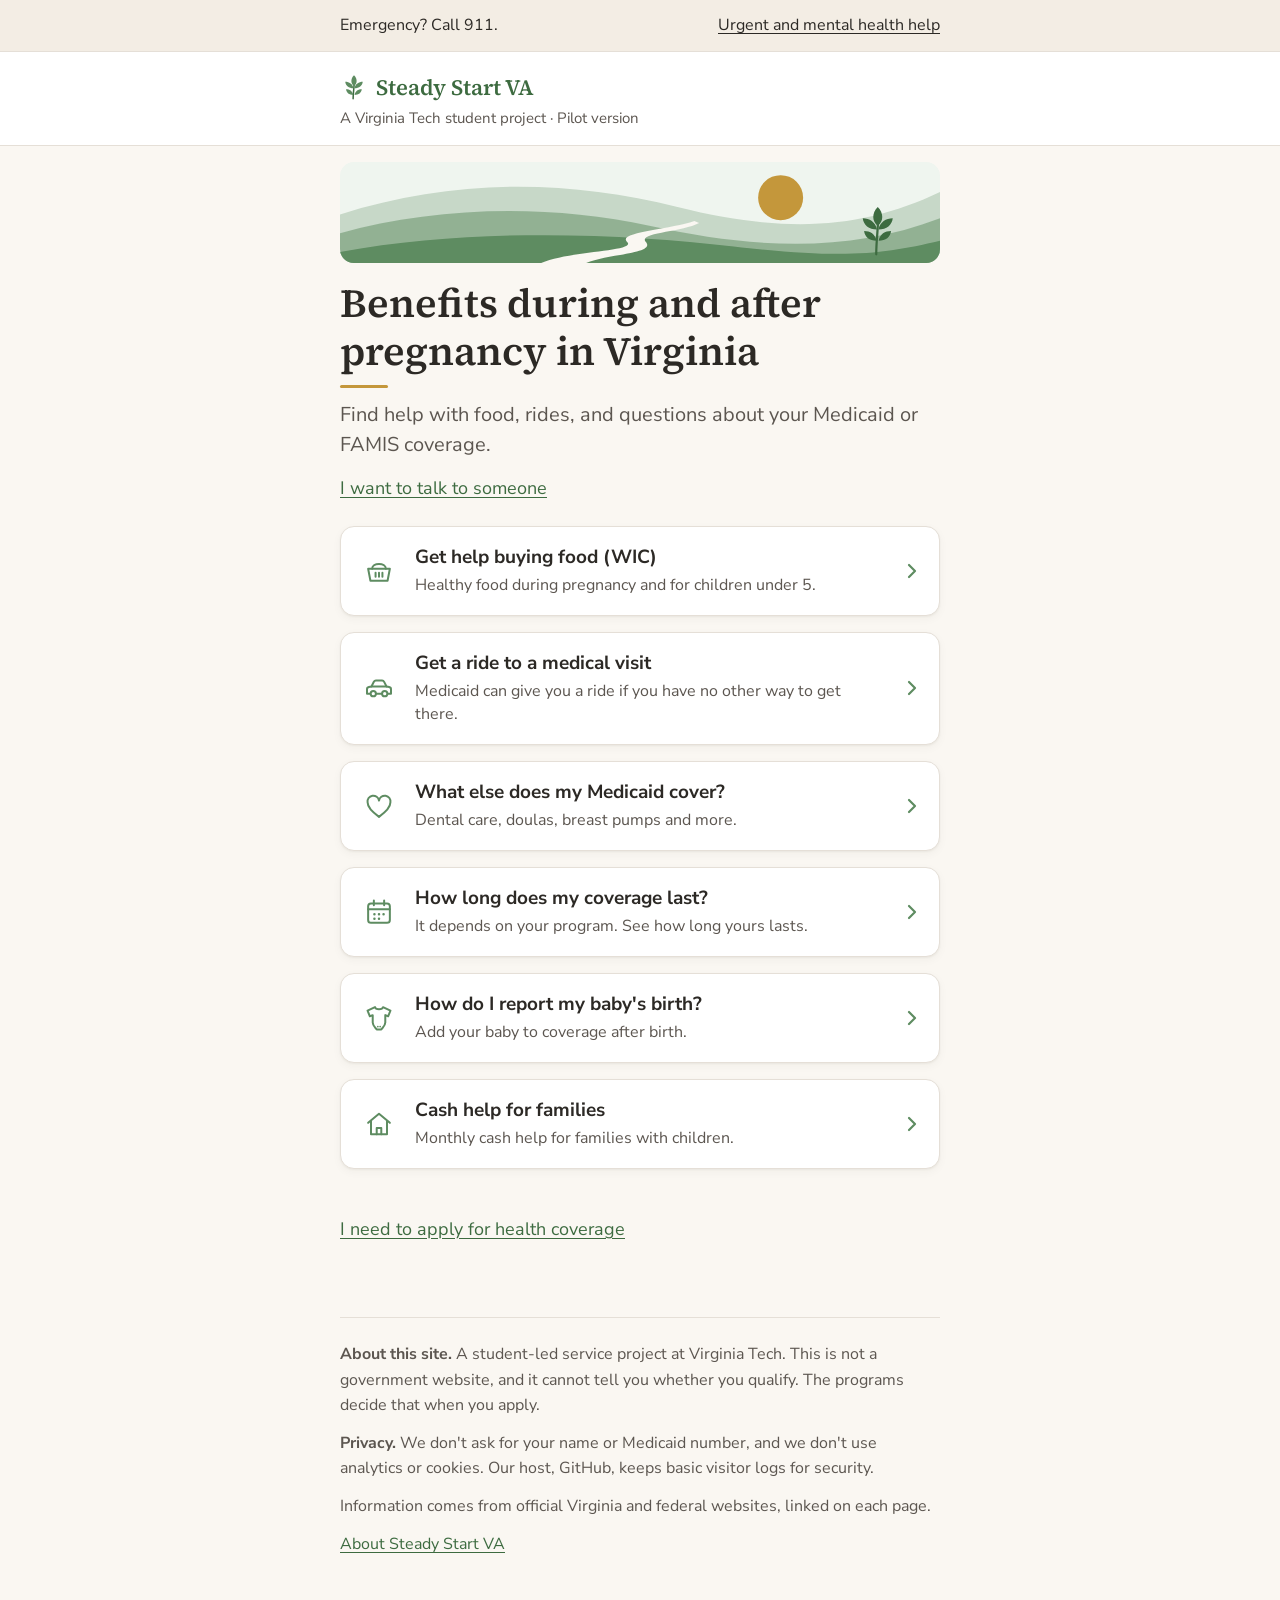
==== commit 12fcd921: "Coverage end dates, WIC apply link, large-text layout, visible phone link names Coverage table uses " ====
--- a/index.html
+++ b/index.html
@@ -52,17 +52,17 @@
     <g transform="translate(548 96) scale(1.6)"><path d="M15 34C15 22 17 13 16 5" fill="none" stroke="#3D6B40" stroke-width="1.5" stroke-linecap="round"/><path d="M16 2.5c4 4 4 9.5 0 12.5-4-3-4-8.5 0-12.5zM15.5 17.5c-5.5 0-9-3-9.5-7.5 4.5 0 8.5 2.5 9.5 7.5zM16.5 17.5c5.5 0 9-3 9.5-7.5-4.5 0-8.5 2.5-9.5 7.5zM15.2 25c-4.8 0-7.8-2.5-8.300-6.5 4 0 7.5 2 8.300 6.5zM16.6 25c4.8 0 7.8-2.5 8.300-6.5-4 0-7.5 2-8.300 6.5z" fill="#3D6B40"/></g>
     </svg>
     <h1>Benefits during and after pregnancy in Virginia</h1>
-    <p class="lede">Find help with food, rides to medical visits, and questions about your Medicaid coverage.</p>
+    <p class="lede">Find help with food, rides, and questions about your Medicaid or FAMIS coverage.</p>
     <p class="talk-link"><a href="talk.html">I want to talk to someone</a></p>
 
     <nav aria-label="Topics">
       <ul class="topics">
-        <li><a href="food.html"><svg class="icon" viewBox="0 0 28 28" fill="none" stroke="#5E8C61" stroke-width="1.75" stroke-linecap="round" stroke-linejoin="round" aria-hidden="true" focusable="false"><path d="M8 12C8 6.5 20 6.5 20 12"/><path d="M4.5 12h19l-2 10.500h-15z"/><path d="M11 15.500v3.500M14 15.500v3.500M17 15.500v3.5"/></svg><span class="text"><span class="title">Get help buying food (WIC)</span> <span class="line">Healthy food during pregnancy and for children under 5.</span></span></a></li>
-        <li><a href="rides.html"><svg class="icon" viewBox="0 0 28 28" fill="none" stroke="#5E8C61" stroke-width="1.75" stroke-linecap="round" stroke-linejoin="round" aria-hidden="true" focusable="false"><path d="M3.5 19v-3.800a2 2 0 0 1 1.6-2l2.3-.5 2.1-4.100a2 2 0 0 1 1.8-1.100h5.400a2 2 0 0 1 1.8 1.100l2.1 4.1 2.3.500a2 2 0 0 1 1.6 2V19z"/><path d="M7.4 12.700h13.2"/><circle cx="9" cy="19" r="2.3" fill="#FFFFFF"/><circle cx="19" cy="19" r="2.3" fill="#FFFFFF"/></svg><span class="text"><span class="title">Get a ride to a medical visit</span> <span class="line">Medicaid can give you a ride if you have no other way to get there.</span></span></a></li>
-        <li><a href="coverage.html"><svg class="icon" viewBox="0 0 28 28" fill="none" stroke="#5E8C61" stroke-width="1.75" stroke-linecap="round" stroke-linejoin="round" aria-hidden="true" focusable="false"><path d="M14 23.500C7 18.5 4 14.8 4 10.800a5 5 0 0 1 10-1.6 5 5 0 0 1 10 1.600c0 4-3 7.7-10 12.700z"/></svg><span class="text"><span class="title">What else does my Medicaid cover?</span> <span class="line">Dental care, doulas, breast pumps and more.</span></span></a></li>
-        <li><a href="how-long.html"><svg class="icon" viewBox="0 0 28 28" fill="none" stroke="#5E8C61" stroke-width="1.75" stroke-linecap="round" stroke-linejoin="round" aria-hidden="true" focusable="false"><rect x="4.5" y="6.5" width="19" height="17" rx="2.5"/><path d="M4.5 11.500h19M9.5 4v4M18.5 4v4"/><path d="M10 16h.01M14 16h.01M18 16h.01M10 20h.01M14 20h.01" stroke-width="2.2"/></svg><span class="text"><span class="title">How long does my coverage last?</span> <span class="line">It depends on your program. See how long yours lasts.</span></span></a></li>
-        <li><a href="baby.html"><svg class="icon" viewBox="0 0 28 28" fill="none" stroke="#5E8C61" stroke-width="1.75" stroke-linecap="round" stroke-linejoin="round" aria-hidden="true" focusable="false"><path d="M10.5 4.500c.5 2.6 6.5 2.6 7 0L24 7.500l-2 5-2.5-1V18c0 3-2.5 4.5-3.5 6h-4c-1-1.5-3.5-3-3.5-6v-6.500l-2.5 1-2-5z"/><path d="M13 21.500h.01M15 21.500h.01" stroke-width="1.5"/></svg><span class="text"><span class="title">How do I report my baby's birth?</span> <span class="line">Add your baby to coverage after birth.</span></span></a></li>
-        <li><a href="family.html"><svg class="icon" viewBox="0 0 28 28" fill="none" stroke="#5E8C61" stroke-width="1.75" stroke-linecap="round" stroke-linejoin="round" aria-hidden="true" focusable="false"><path d="M4.5 13L14 5l9.5 8"/><path d="M7 11.500V23h14V11.5"/><path d="M12 23v-5.500h4V23"/></svg><span class="text"><span class="title">Cash help for families</span> <span class="line">Monthly cash help for families with children.</span></span></a></li>
+        <li><a href="food.html"><svg class="icon" viewBox="0 0 28 28" fill="none" stroke="#5E8C61" stroke-width="1.75" stroke-linecap="round" stroke-linejoin="round" aria-hidden="true" focusable="false"><path d="M8 12C8 6.5 20 6.5 20 12"/><path d="M4.5 12h19l-2 10.500h-15z"/><path d="M11 15.500v3.500M14 15.500v3.500M17 15.500v3.5"/></svg><span class="text"><span class="title">Get help buying food (WIC)</span> <span class="line">Healthy food during pregnancy and for children under 5.</span></span><svg class="arrow" viewBox="0 0 10 16" fill="none" stroke="#5E8C61" stroke-width="2.2" stroke-linecap="round" stroke-linejoin="round" aria-hidden="true" focusable="false"><path d="M2 2l6 6-6 6"/></svg></a></li>
+        <li><a href="rides.html"><svg class="icon" viewBox="0 0 28 28" fill="none" stroke="#5E8C61" stroke-width="1.75" stroke-linecap="round" stroke-linejoin="round" aria-hidden="true" focusable="false"><path d="M3.5 19v-3.800a2 2 0 0 1 1.6-2l2.3-.5 2.1-4.100a2 2 0 0 1 1.8-1.100h5.400a2 2 0 0 1 1.8 1.100l2.1 4.1 2.3.500a2 2 0 0 1 1.6 2V19z"/><path d="M7.4 12.700h13.2"/><circle cx="9" cy="19" r="2.3" fill="#FFFFFF"/><circle cx="19" cy="19" r="2.3" fill="#FFFFFF"/></svg><span class="text"><span class="title">Get a ride to a medical visit</span> <span class="line">Medicaid can give you a ride if you have no other way to get there.</span></span><svg class="arrow" viewBox="0 0 10 16" fill="none" stroke="#5E8C61" stroke-width="2.2" stroke-linecap="round" stroke-linejoin="round" aria-hidden="true" focusable="false"><path d="M2 2l6 6-6 6"/></svg></a></li>
+        <li><a href="coverage.html"><svg class="icon" viewBox="0 0 28 28" fill="none" stroke="#5E8C61" stroke-width="1.75" stroke-linecap="round" stroke-linejoin="round" aria-hidden="true" focusable="false"><path d="M14 23.500C7 18.5 4 14.8 4 10.800a5 5 0 0 1 10-1.6 5 5 0 0 1 10 1.600c0 4-3 7.7-10 12.700z"/></svg><span class="text"><span class="title">What else does my Medicaid cover?</span> <span class="line">Dental care, doulas, breast pumps and more.</span></span><svg class="arrow" viewBox="0 0 10 16" fill="none" stroke="#5E8C61" stroke-width="2.2" stroke-linecap="round" stroke-linejoin="round" aria-hidden="true" focusable="false"><path d="M2 2l6 6-6 6"/></svg></a></li>
+        <li><a href="how-long.html"><svg class="icon" viewBox="0 0 28 28" fill="none" stroke="#5E8C61" stroke-width="1.75" stroke-linecap="round" stroke-linejoin="round" aria-hidden="true" focusable="false"><rect x="4.5" y="6.5" width="19" height="17" rx="2.5"/><path d="M4.5 11.500h19M9.5 4v4M18.5 4v4"/><path d="M10 16h.01M14 16h.01M18 16h.01M10 20h.01M14 20h.01" stroke-width="2.2"/></svg><span class="text"><span class="title">How long does my coverage last?</span> <span class="line">It depends on your program. See how long yours lasts.</span></span><svg class="arrow" viewBox="0 0 10 16" fill="none" stroke="#5E8C61" stroke-width="2.2" stroke-linecap="round" stroke-linejoin="round" aria-hidden="true" focusable="false"><path d="M2 2l6 6-6 6"/></svg></a></li>
+        <li><a href="baby.html"><svg class="icon" viewBox="0 0 28 28" fill="none" stroke="#5E8C61" stroke-width="1.75" stroke-linecap="round" stroke-linejoin="round" aria-hidden="true" focusable="false"><path d="M10.5 4.500c.5 2.6 6.5 2.6 7 0L24 7.500l-2 5-2.5-1V18c0 3-2.5 4.5-3.5 6h-4c-1-1.5-3.5-3-3.5-6v-6.500l-2.5 1-2-5z"/><path d="M13 21.500h.01M15 21.500h.01" stroke-width="1.5"/></svg><span class="text"><span class="title">How do I report my baby's birth?</span> <span class="line">Add your baby to coverage after birth.</span></span><svg class="arrow" viewBox="0 0 10 16" fill="none" stroke="#5E8C61" stroke-width="2.2" stroke-linecap="round" stroke-linejoin="round" aria-hidden="true" focusable="false"><path d="M2 2l6 6-6 6"/></svg></a></li>
+        <li><a href="family.html"><svg class="icon" viewBox="0 0 28 28" fill="none" stroke="#5E8C61" stroke-width="1.75" stroke-linecap="round" stroke-linejoin="round" aria-hidden="true" focusable="false"><path d="M4.5 13L14 5l9.5 8"/><path d="M7 11.500V23h14V11.5"/><path d="M12 23v-5.500h4V23"/></svg><span class="text"><span class="title">Cash help for families</span> <span class="line">Monthly cash help for families with children.</span></span><svg class="arrow" viewBox="0 0 10 16" fill="none" stroke="#5E8C61" stroke-width="2.2" stroke-linecap="round" stroke-linejoin="round" aria-hidden="true" focusable="false"><path d="M2 2l6 6-6 6"/></svg></a></li>
       </ul>
     </nav>
 
--- a/styles.css
+++ b/styles.css
@@ -54,12 +54,14 @@
   line-height: 1.6;
   text-align: left;
   overflow-wrap: break-word;
+  -webkit-hyphens: manual;
+  hyphens: manual;       /* no automatic hyphenation */
 }
 .wrap {
   max-width: 40rem;           /* 640px */
   margin: 0 auto;
-  padding-left: max(1.25rem, env(safe-area-inset-left, 0px));
-  padding-right: max(1.25rem, env(safe-area-inset-right, 0px));
+  padding-left: max(min(1.25rem, 4vw), env(safe-area-inset-left, 0px));
+  padding-right: max(min(1.25rem, 4vw), env(safe-area-inset-right, 0px));
 }
 
 a { color: var(--sage-dark); text-underline-offset: 0.18em; text-decoration-thickness: 0.08em; }
@@ -140,8 +142,6 @@
 .topics a {
   display: flex;
   align-items: center;
-  justify-content: space-between;
-  gap: 1.25rem;
   padding: 1.125rem 1.25rem;
   background: var(--card);
   border: 1px solid var(--card-edge);
@@ -152,18 +152,13 @@
 }
 .topics .title { display: block; font-weight: 700; font-size: 1.1875rem; line-height: 1.35; }
 .topics .line { display: block; color: var(--fg-2); font-size: 1rem; line-height: 1.45; margin-top: 0.2rem; }
-.topics a::after {            /* small sage arrow, drawn with borders so screen readers skip it */
-  content: "";
-  flex: none;
-  width: 0.6rem;
-  height: 0.6rem;
-  margin-right: 0.2rem;
-  border-right: 2.5px solid var(--sage);
-  border-bottom: 2.5px solid var(--sage);
-  transform: rotate(-45deg);
-}
-.topics .icon { flex: none; width: 2rem; height: 2rem; }
 .topics .text { flex: 1; min-width: 0; }
+/* The icon and arrow are decoration. They show only while the card is wider than about 15 times
+   its own text size (15em). On a narrow phone, or with large text, they collapse to nothing so the words
+   get the full width. This depends on the text size itself, so it works however the text was enlarged. */
+.topics .icon, .topics .arrow { flex: none; overflow: hidden; }
+.topics .icon { height: 2rem; width: clamp(0px, calc((100% - 15em) * 999), 2rem); margin-right: clamp(0px, calc((100% - 15em) * 999), 1.25rem); }
+.topics .arrow { height: 1rem; width: clamp(0px, calc((100% - 15em) * 999), 0.625rem); margin-left: clamp(0px, calc((100% - 15em) * 999), 1.25rem); }
 .topics a:hover { border-color: var(--sage); box-shadow: 0 2px 4px rgba(44, 41, 37, 0.06), 0 6px 18px rgba(44, 41, 37, 0.08); }
 .topics a:hover .title { color: var(--sage-dark); }
 .topics a:focus-visible { border-radius: var(--radius); }
@@ -195,15 +190,15 @@
   display: block;
   padding: 0.35rem 0;
   color: var(--sage);
-  font-size: clamp(1.25rem, 8vw, 2rem);
+  font-size: clamp(1.5rem, 9.5vw, 2rem);
   font-weight: 700;
   line-height: 1.2;
   font-variant-numeric: tabular-nums;
   text-decoration: none;
-  overflow-wrap: anywhere;
-}
-.phone span { display: block; color: var(--fg-2); font-size: 1rem; font-weight: 400; line-height: 1.4; }
-.phone:hover { color: var(--sage-dark); text-decoration: underline; text-decoration-thickness: 2px; }
+}
+.phone .label { display: block; color: var(--fg-2); font-size: 1rem; font-weight: 400; line-height: 1.4; }
+.phone:hover { color: var(--sage-dark); }
+.phone:hover .num { text-decoration: underline; text-decoration-thickness: 2px; }
 
 /* Main link on a page that has no phone number */
 .action {
@@ -282,6 +277,10 @@
 footer { margin-top: 2.5rem; padding: 1.5rem 0 3.5rem; border-top: 1px solid var(--card-edge); color: var(--fg-2); font-size: 1rem; }
 footer p { margin: 0 0 0.75rem; }
 
+/* Side padding shrinks with the screen so text keeps as much width as possible */
+.topics a, .call, .card, .say, .tip, .table-wrap { padding-left: min(1.375rem, 5vw); padding-right: min(1.375rem, 5vw); }
+.card .tip, .card .say, .action { padding-left: min(1.125rem, 4vw); padding-right: min(1.125rem, 4vw); }
+
 /* Narrow screens: stack the coverage table so each program sits above its coverage period */
 @media (max-width: 30em) {
   .table-wrap thead { position: absolute; width: 1px; height: 1px; margin: -1px; overflow: hidden; clip-path: inset(50%); white-space: nowrap; }
@@ -293,13 +292,18 @@
 
 /* Very tight space (small phone, or large text): drop the decorative icons and arrows, trim padding */
 @media (max-width: 21em) {
-  .topics .icon, .topics a::after { display: none; }
-  body { -webkit-hyphens: auto; hyphens: auto; }
-  .phone { -webkit-hyphens: manual; hyphens: manual; }
   h1 { font-size: 1.5rem; }
   .site-name { font-size: 1.25rem; }
-  .wrap { padding-left: 0.75rem; padding-right: 0.75rem; }
-  .topics a, .call, .card, .say, .tip, .table-wrap, .card .tip, .card .say { padding-left: 0.75rem; padding-right: 0.75rem; }
+}
+
+/* Extremely tight space (for example a small phone at 200% zoom): slightly smaller text and padding
+   so whole words and whole phone numbers still fit on a line */
+@media (max-width: 13em) {
+  body { font-size: 1rem; }
+  h1 { font-size: 1.375rem; }
+  h2 { font-size: 1.125rem; }
+  .site-name { font-size: 1.125rem; }
+  .lede, .say p, .topics .title, .call .who.main, .action { font-size: 1rem; }
 }
 
 @media (min-width: 40rem) {
